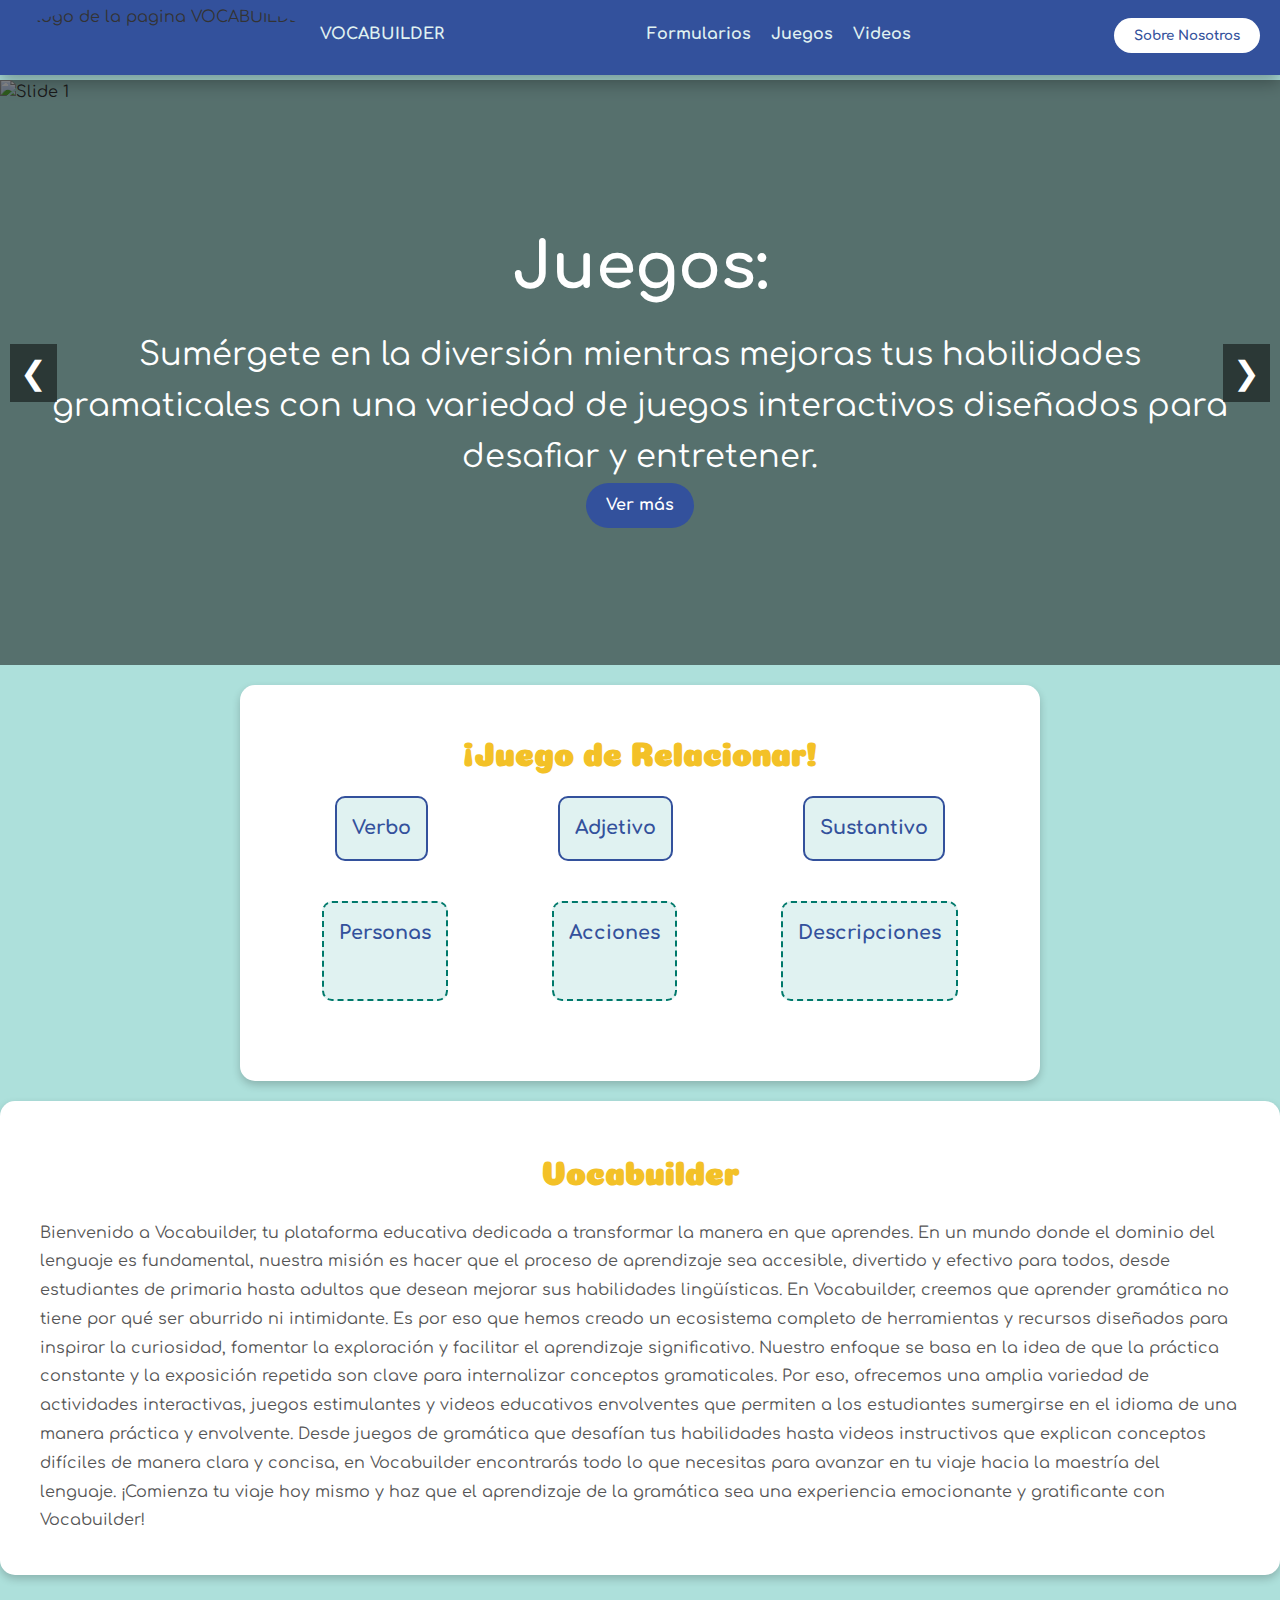
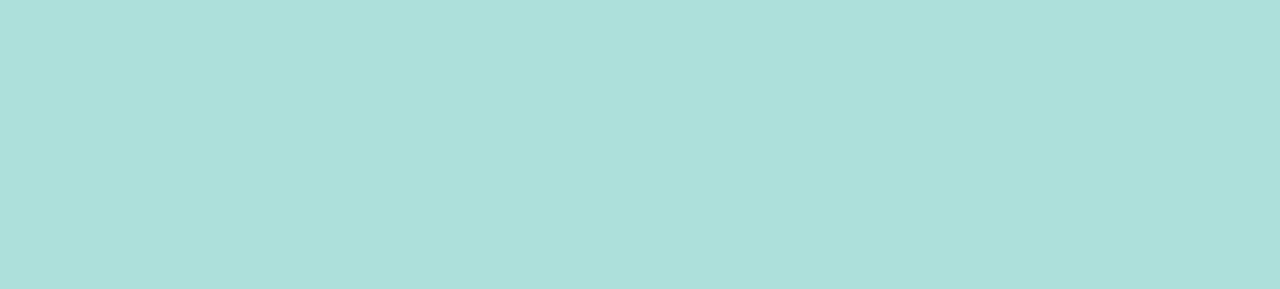
==== index.html @ 28105bc0 "actu" ====
<!DOCTYPE html>
<html lang="es">
<head>
  <meta charset="UTF-8">
  <meta name="viewport" content="width=device-width, initial-scale=1.0">
  <link rel="stylesheet" href="styles.css">
  <link rel="icon" href="imagen/logo-removebg-preview.png">
  <link rel="preconnect" href="https://fonts.googleapis.com">
  <link rel="preconnect" href="https://fonts.gstatic.com" crossorigin>
  <link rel="preconnect" href="https://fonts.googleapis.com">
<link rel="preconnect" href="https://fonts.gstatic.com" crossorigin>
<link href="https://fonts.googleapis.com/css2?family=Coiny&display=swap" rel="stylesheet">
  <link href="https://fonts.googleapis.com/css2?family=Bungee+Spice&family=Comfortaa:wght@300..700&display=swap" rel="stylesheet">
  <link rel="stylesheet" href="https://cdnjs.cloudflare.com/ajax/libs/font-awesome/4.7.0/css/font-awesome.min.css">
  <title>VOCABUILDER</title>
</head>
<body>
  <header class="header">
    <div class="logo">
      <img src="imagen/logo-removebg-preview.png" alt="logo de la pagina VOCABUILDER">
      <p class="logo">VOCABUILDER</p>
    </div>
    <nav>
      <ul class="nav-links">
        <li><a href="formularios/formularios.html">Formularios</a></li>
        <li><a href="MenuJuegos/index.html" target="_blank">Juegos</a></li>
        <li><a href="seccion_videos/Videos.html">Videos</a></li>
      </ul>
    </nav>
    <a href="SobreNosotros/sobrenosotros.html" class="btn"><button>Sobre Nosotros</button></a>
  </header>
  
  <div class="carousel">
    <div class="carousel-images">
      <div class="carousel-slide">
        <img src="imagen/baner1.jpeg" alt="Slide 1">
        <div class="carousel-text">
          <h2>Juegos:</h2>
          <p>Sumérgete en la diversión mientras mejoras tus habilidades gramaticales con una variedad de juegos interactivos diseñados para desafiar y entretener.</p>
          <a href="seccion_videos/Videos.html" target="_blank" class="btn_card">Ver más</a>
        </div>
      </div>
      <div class="carousel-slide">
        <img src="imagen/baner2.jpeg" alt="Slide 2">
        <div class="carousel-text">
          <h2>Videos educativos:</h2>
          <p>Explora nuestro catálogo de videos educativos diseñados para explicar conceptos de manera clara y visual.</p>
          <a href="seccion_videos/Videos.html" target="_blank" class="btn_card">Ver más</a>
        </div>
      </div>
      <div class="carousel-slide">
        <img src="imagen/baner3.jpeg" alt="Slide 3">
        <div class="carousel-text">
          <h2>Formularios:</h2>
          <p>Los formularios te pueden ayudar a medir y analizar el progreso de los estudiantes en aspectos claves del idioma, como la gramática, la ortografía y la comprensión lectora.</p>
          <a href="seccion_videos/Videos.html" target="_blank" class="btn_card">Ver más</a>
        </div>
      </div>
    </div>
    <button class="carousel-prev">&#10094;</button>
    <button class="carousel-next">&#10095;</button>
  </div>  
  
  <section class="cuerpo">
    <section class="game-section">
      <h2>¡Juego de Relacionar!</h2>
      <div class="game-container">
        <div class="drag-items">
          <div class="drag-item" draggable="true" id="item2">Verbo</div>
          <div class="drag-item" draggable="true" id="item3">Adjetivo</div>
          <div class="drag-item" draggable="true" id="item1">Sustantivo</div>
        </div>
        <div class="drop-zones">
          <div class="drop-zone" id="zone1">Personas</div>
          <div class="drop-zone" id="zone2">Acciones</div>
          <div class="drop-zone" id="zone3">Descripciones</div>
        </div>
      </div>
      <div class="game-feedback" id="feedback"></div>
    </section>

    <section class="texto-aparte">
      <h2>Vocabuilder</h2>
      <p>Bienvenido a Vocabuilder, tu plataforma educativa dedicada a transformar la manera en que aprendes. En un mundo donde el dominio del lenguaje es fundamental, nuestra misión es hacer que el proceso de aprendizaje sea accesible, divertido y efectivo para todos, desde estudiantes de primaria hasta adultos que desean mejorar sus habilidades lingüísticas. En Vocabuilder, creemos que aprender gramática no tiene por qué ser aburrido ni intimidante. Es por eso que hemos creado un ecosistema completo de herramientas y recursos diseñados para inspirar la curiosidad, fomentar la exploración y facilitar el aprendizaje significativo. Nuestro enfoque se basa en la idea de que la práctica constante y la exposición repetida son clave para internalizar conceptos gramaticales. Por eso, ofrecemos una amplia variedad de actividades interactivas, juegos estimulantes y videos educativos envolventes que permiten a los estudiantes sumergirse en el idioma de una manera práctica y envolvente. Desde juegos de gramática que desafían tus habilidades hasta videos instructivos que explican conceptos difíciles de manera clara y concisa, en Vocabuilder encontrarás todo lo que necesitas para avanzar en tu viaje hacia la maestría del lenguaje. ¡Comienza tu viaje hoy mismo y haz que el aprendizaje de la gramática sea una experiencia emocionante y gratificante con Vocabuilder!</p>
    </section>

    <!-- Footer -->
    <footer class="site-footer">
      <div class="container">
        <div class="footer-top">
          <div class="footer-logo">
            <a href="#">Vocabuilder</a>
          </div>
          <div class="footer-links">
            <ul>
              <li><a href="#">vocabuilder03@gmail.com</a></li>
              <li><a href="SobreNosotros/sobrenosotros.html">Sobre Nosotros</a></li>
              <li><a href="https://www.instagram.com/_vocabuilder/?igsh=ZjV3NWJqcmswYjRo"><i class="fa fa-instagram"></i></a></li>
            </ul>
          </div>
        </div>
        <div class="footer-bottom">
          <p>&copy; 2024 Vocabuilder. Todos los derechos reservados.</p>
          <p><a href="#">Política de Privacidad</a> | <a href="#">Términos de Servicio</a></p>
        </div>
      </div>
    </footer>

    <script>
      document.addEventListener('DOMContentLoaded', function () {
        const footer = document.querySelector('.site-footer');
        const observer = new IntersectionObserver(entries => {
          entries.forEach(entry => {
            if (entry.isIntersecting) {
              footer.classList.add('visible');
            } else {
              footer.classList.remove('visible');
            }
          });
        }, { threshold: 0.1 });
      
        observer.observe(footer);

        // Código del juego de relacionar
        const dragItems = document.querySelectorAll('.drag-item');
        const dropZones = document.querySelectorAll('.drop-zone');
        const feedback = document.getElementById('feedback');

        dragItems.forEach(item => {
          item.addEventListener('dragstart', (e) => {
            e.dataTransfer.setData('text/plain', e.target.id);
            setTimeout(() => {
              e.target.classList.add('dragging');
            }, 0);
          });

          item.addEventListener('dragend', (e) => {
            e.target.classList.remove('dragging');
          });
        });

        dropZones.forEach(zone => {
          zone.addEventListener('dragover', (e) => {
            e.preventDefault();
            e.target.classList.add('hovered');
          });

          zone.addEventListener('dragleave', (e) => {
            e.target.classList.remove('hovered');
          });

          zone.addEventListener('drop', (e) => {
            e.preventDefault();
            const itemId = e.dataTransfer.getData('text/plain');
            const item = document.getElementById(itemId);
            const correctZoneId = itemId.replace('item', 'zone');

            if (e.target.id === correctZoneId) {
              e.target.appendChild(item);
              feedback.textContent = '¡Correcto!';
              feedback.style.color = 'green';
            } else {
              feedback.textContent = 'Intenta de nuevo.';
              feedback.style.color = 'red';
            }

            e.target.classList.remove('hovered');
          });
        });
      });

      document.addEventListener('DOMContentLoaded', () => {
        const slides = document.querySelector('.carousel-images');
        const totalSlides = document.querySelectorAll('.carousel-slide').length;
        let index = 0;

        function showSlide(index) {
          slides.style.transform = `translateX(-${index * 100}%)`;
        }

        function nextSlide() {
          index = (index + 1) % totalSlides;
          showSlide(index);
        }

        function prevSlide() {
          index = (index - 1 + totalSlides) % totalSlides;
          showSlide(index);
        }

        // Cambia cada 10 segundos (10000 milisegundos)
        setInterval(nextSlide, 10000);

        showSlide(index); // Mostrar la primera diapositiva

        document.querySelector('.carousel-next').addEventListener('click', nextSlide);
        document.querySelector('.carousel-prev').addEventListener('click', prevSlide);
      });
    </script>
</body>
</html>
---- styles.css ----
/* Estilos Globales */
* {
    box-sizing: border-box;
    margin: 0;
    padding: 0;
    font-family: 'Comfortaa', sans-serif;
}

body {
    background-color: #ADE0DB;
    color: #333;
    font-size: 16px;
    line-height: 1.6;
    min-height: 100vh;
    display: flex;
    flex-direction: column;
}

/* Estilos del Header */
.header {
    background-color: #33519c;
    display: flex;
    justify-content: space-between;
    align-items: center;
    height: 80px;
    padding: 0 20px;
    box-shadow: 0 4px 8px rgba(0, 0, 0, 0.2);
    transition: box-shadow 0.3s ease, transform 0.3s ease;
}

.header:hover {
    box-shadow: 0 8px 16px rgba(0, 0, 0, 0.3);
    transform: translateY(-5px);
}

.header .logo {
    display: flex;
    align-items: center;
    gap: 10px; /* Espacio entre la imagen y el texto */
}

.header .logo img {
    border-radius: 50%;
    height: 60px;
    transition: transform 0.3s ease;
}

.header .logo img:hover {
    transform: scale(1.2) rotate(10deg);
}

.header .logo p {
    margin: 0;
    font-weight: 700;
    font-size: 1rem; /* Ajusta el tamaño del texto  */
    color: #e0f2f1; /* Color del texto */
}

.nav-links {
    list-style: none;
    display: flex;
    gap: 20px;
}

.nav-links a {
    color: #e0f2f1;
    text-decoration: none;
    font-weight: bold;
    transition: color 0.3s ease, transform 0.3s ease;
}

.nav-links a:hover {
    color: #ffab00;
    transform: translateY(-5px);
}

.header .btn button {
    background-color: #ffffff;
    color: #33519c;
    border: none;
    padding: 10px 20px;
    border-radius: 25px;
    cursor: pointer;
    font-weight: bold;
    transition: background-color 0.3s ease, transform 0.3s ease;
}

.header .btn button:hover {
    background-color: #e0f2f1;
    transform: scale(1.1) rotate(5deg);
}

/* Estilos de las Tarjetas */
.card {
    display: flex;
    flex-direction: column;
    background: #ffffff;
    border-radius: 15px;
    overflow: hidden;
    width: 300px;
    margin: 10px;
    box-shadow: 0 4px 8px rgba(0, 0, 0, 0.2);
    transition: transform 0.3s ease, box-shadow 0.3s ease;
    animation: bounceIn 1s ease-out;
    height: 500px; /* Ajusta la altura según el contenido */
}

.card:hover {
    transform: scale(1.1) rotate(3deg);
    box-shadow: 0 8px 16px rgba(0, 0, 0, 0.3);
}

.card-content {
    flex: 1; /* Permite que el contenido ocupe el espacio disponible */
    display: flex;
    flex-direction: column;
}

.card-content h2 {
    margin-bottom: 10px;
    font-size: 1.5rem;
    color: #33519c;
    transition: color 0.3s ease;
}

.card-content h2:hover {
    color: #ffab00;
    transform: translateY(-5px);
}

.card-content p {
    margin-bottom: 20px;
}

/* Asegura que el botón esté alineado al fondo de la tarjeta */
.card .btn_card {
    background-color: #33519c;
    color: #ffffff;
    padding: 10px 20px;
    border-radius: 25px;
    text-decoration: none;
    font-weight: bold;
    text-align: center;
    transition: background-color 0.3s ease, transform 0.3s ease;
    box-shadow: 0 4px 8px rgba(0, 0, 0, 0.2);
    margin-top: auto; /* Alinea el botón al fondo de la tarjeta */
}

.btn_card:hover {
    background-color: #33519c;
    transform: scale(1.1);
    box-shadow: 0 6px 12px rgba(0, 0, 0, 0.3);
}

@keyframes bounceIn {
    0% { transform: scale(0.5); opacity: 0; }
    50% { transform: scale(1.1); opacity: 1; }
    100% { transform: scale(1); opacity: 1; }
}

.card .personaje {
    height: 200px;
    background-size: cover;
    background-position: center;
    transition: transform 0.3s ease;
    border-bottom: 5px solid #00796b;
}

.imagen_personaje {
    background-image: url(imagen/imagen1.png);
}

.imagen_personaje_2 {
    background-image: url(imagen/imagen2.png);
}

.imagen_personaje_3 {
    background-image: url(imagen/imagen3.png);
}

.detalle, .detalle_2, .detalle_3 {
    padding: 20px;
}

/* Estilos de la Sección de Texto Apartado */
.texto-aparte {
    background-color: #ffffff;
    border-radius: 15px;
    padding: 40px;
    margin: 20px auto;
    box-shadow: 0 4px 8px rgba(0, 0, 0, 0.2);
    line-height: 1.8;
}

.texto-aparte h2 {
    font-family: "Coiny", system-ui;
    font-style: normal;
    font-size: 2rem;
    margin-bottom: 20px;
    text-align: center;
    color: #f3c127;
}

.texto-aparte p {
    font-size: 1rem;
    color: #555;
}

/* Estilos del Footer */
.site-footer {
    background-color: #333;
    color: #fff;
    padding: 40px 0;
    font-size: 14px;
    text-align: center;
    position: relative;
    overflow: hidden;
    opacity: 0;
    transform: translateY(50px);
    transition: opacity 0.6s ease-out, transform 0.6s ease-out;
}

.site-footer.visible {
    opacity: 1;
    transform: translateY(0);
}

.site-footer .container {
    max-width: 1200px;
    margin: 0 auto;
    padding: 0 20px;
}

.footer-logo a {
    font-size: 24px;
    color: #fff;
    text-decoration: none;
    margin-bottom: 20px;
    display: inline-block;
    transition: transform 0.3s ease;
}

.footer-logo a:hover {
    transform: scale(1.2);
}

.footer-links ul {
    list-style: none;
    padding: 0;
    margin: 0;
    display: flex;
    gap: 20px;
    flex-wrap: wrap;
    justify-content: center;
}

.footer-links a {
    color: #fff;
    text-decoration: none;
    position: relative;
    overflow: hidden;
    display: inline-block;
    padding: 5px;
    transition: color 0.3s ease;
}

.footer-links a::before {
    content: '';
    position: absolute;
    left: 0;
    bottom: 0;
    width: 100%;
    height: 2px;
    background: #f1c40f;
    transform: translateX(-100%);
    transition: transform 0.3s ease;
}

.footer-links a:hover::before {
    transform: translateX(0);
    background: #e74c3c;
}

.footer-socials a {
    color: #fff;
    margin: 0 10px;
    font-size: 24px;
    text-decoration: none;
    transition: color 0.3s ease, transform 0.3s ease;
}

.footer-socials a:hover {
    color: #f1c40f;
    transform: scale(1.3);
}

.footer-bottom {
    border-top: 1px solid #444;
    padding-top: 20px;
}

.footer-bottom p {
    margin: 0;
}

.footer-bottom a {
    color: #fff;
    text-decoration: none;
}

.footer-bottom a:hover {
    text-decoration: underline;
}

/* Estilos del Juego de Relacionar */
.game-section {
    background-color: #ffffff;
    border-radius: 15px;
    padding: 40px;
    margin: 20px auto;
    max-width: 800px;
    box-shadow: 0 4px 8px rgba(0, 0, 0, 0.2);
    transition: box-shadow 0.3s ease;
    animation: fadeIn 1s ease-in;
}

@keyframes fadeIn {
    from { opacity: 0; }
    to { opacity: 1; }
}

.game-section:hover {
    box-shadow: 0 8px 16px rgba(0, 0, 0, 0.3);
}

.game-section h2 {
    font-family: "Coiny", system-ui; 
    font-style: normal;
    font-size: 2rem;
    margin-bottom: 20px;
    text-align: center;
    color: #f3c127;
    animation: textJump 1s ease-in-out infinite;
}

@keyframes textJump {
    0%, 100% { transform: translateY(0); }
    50% { transform: translateY(-10px); }
}

.game-container {
    display: flex;
    flex-direction: column;
    gap: 20px;
}

.drag-items, .drop-zones {
    display: flex;
    justify-content: space-around;
    gap: 20px;
    margin-bottom: 20px;
}

.drag-item, .drop-zone {
    background: #e0f2f1;
    border: 2px solid #33519c;
    border-radius: 10px;
    padding: 15px;
    text-align: center;
    font-weight: bold;
    color: #33519c;
    font-size: 1.2rem;
    transition: background-color 0.3s ease, border-color 0.3s ease, transform 0.3s ease;
}

.drag-item {
    cursor: grab;
    user-select: none;
}

.drop-zone {
    border: 2px dashed #00796b;
    min-height: 100px;
    position: relative;
}

.drop-zone.hovered {
    background: #b2dfdb;
}

.drag-item.dragging {
    opacity: 0.5;
}

.game-feedback {
    text-align: center;
    font-size: 1.2rem;
    font-weight: bold;
    margin-top: 20px;
    color: #00796b;
}

/* Estilos del Carrusel */
.carousel {
    position: relative;
    width: 100%;
    height: 65vh; /* Ocupa el 100% de la altura de la ventana */
    overflow: hidden;
}

.carousel-images {
    display: flex;
    transition: transform 0.5s ease-in-out;
    height: 100%; /* Asegura que las imágenes ocupen toda la altura del contenedor */
}

.carousel-slide {
    min-width: 100%;
    height: 100%;
    box-sizing: border-box;
    position: relative;
}
.btn_card {
    display: inline-block; /* Para que se comporte como un botón */
    background-color: #33519c; /* Color de fondo */
    color: #ffffff; /* Color del texto */
    padding: 10px 20px; /* Espaciado interno */
    border-radius: 25px; /* Bordes redondeados */
    text-decoration: none; /* Sin subrayado */
    font-weight: bold; /* Texto en negrita */
    text-align: center; /* Centrar texto */
    transition: background-color 0.3s ease, transform 0.3s ease; /* Transiciones suaves */
}

.btn_card:hover {
    background-color: #ffab00; /* Color al pasar el mouse */
    transform: scale(1.1); /* Aumentar tamaño al pasar el mouse */
}

.carousel-slide img {
    width: 100%;
    height: 100%;
    object-fit: cover; /* Ajusta la imagen para que cubra el contenedor sin distorsionarse */
    display: block;
}

.carousel-text {
    position: absolute;
    top: 0;
    left: 0;
    width: 100%;
    height: 100%;
    background: rgba(0, 0, 0, 0.5); /* Fondo oscuro transparente */
    color: #fff;
    display: flex;
    flex-direction: column;
    justify-content: center;
    align-items: center;
    text-align: center;
    padding: 50px;
    box-sizing: border-box;
}

.carousel-text h2 {
    margin: 0;
    font-size: 4rem; /* tamaño texto */
}

.carousel-text p {
    margin: 10px 0 0;
    font-size: 2rem; /* tamaño texto */
}

.carousel-prev,
.carousel-next {
    position: absolute;
    top: 50%;
    transform: translateY(-50%);
    background-color: rgba(0, 0, 0, 0.5);
    color: #fff;
    border: none;
    padding: 10px;
    cursor: pointer;
    font-size: 2rem;
    z-index: 1;
}

.carousel-prev {
    left: 10px;
}

.carousel-next {
    right: 10px;
}
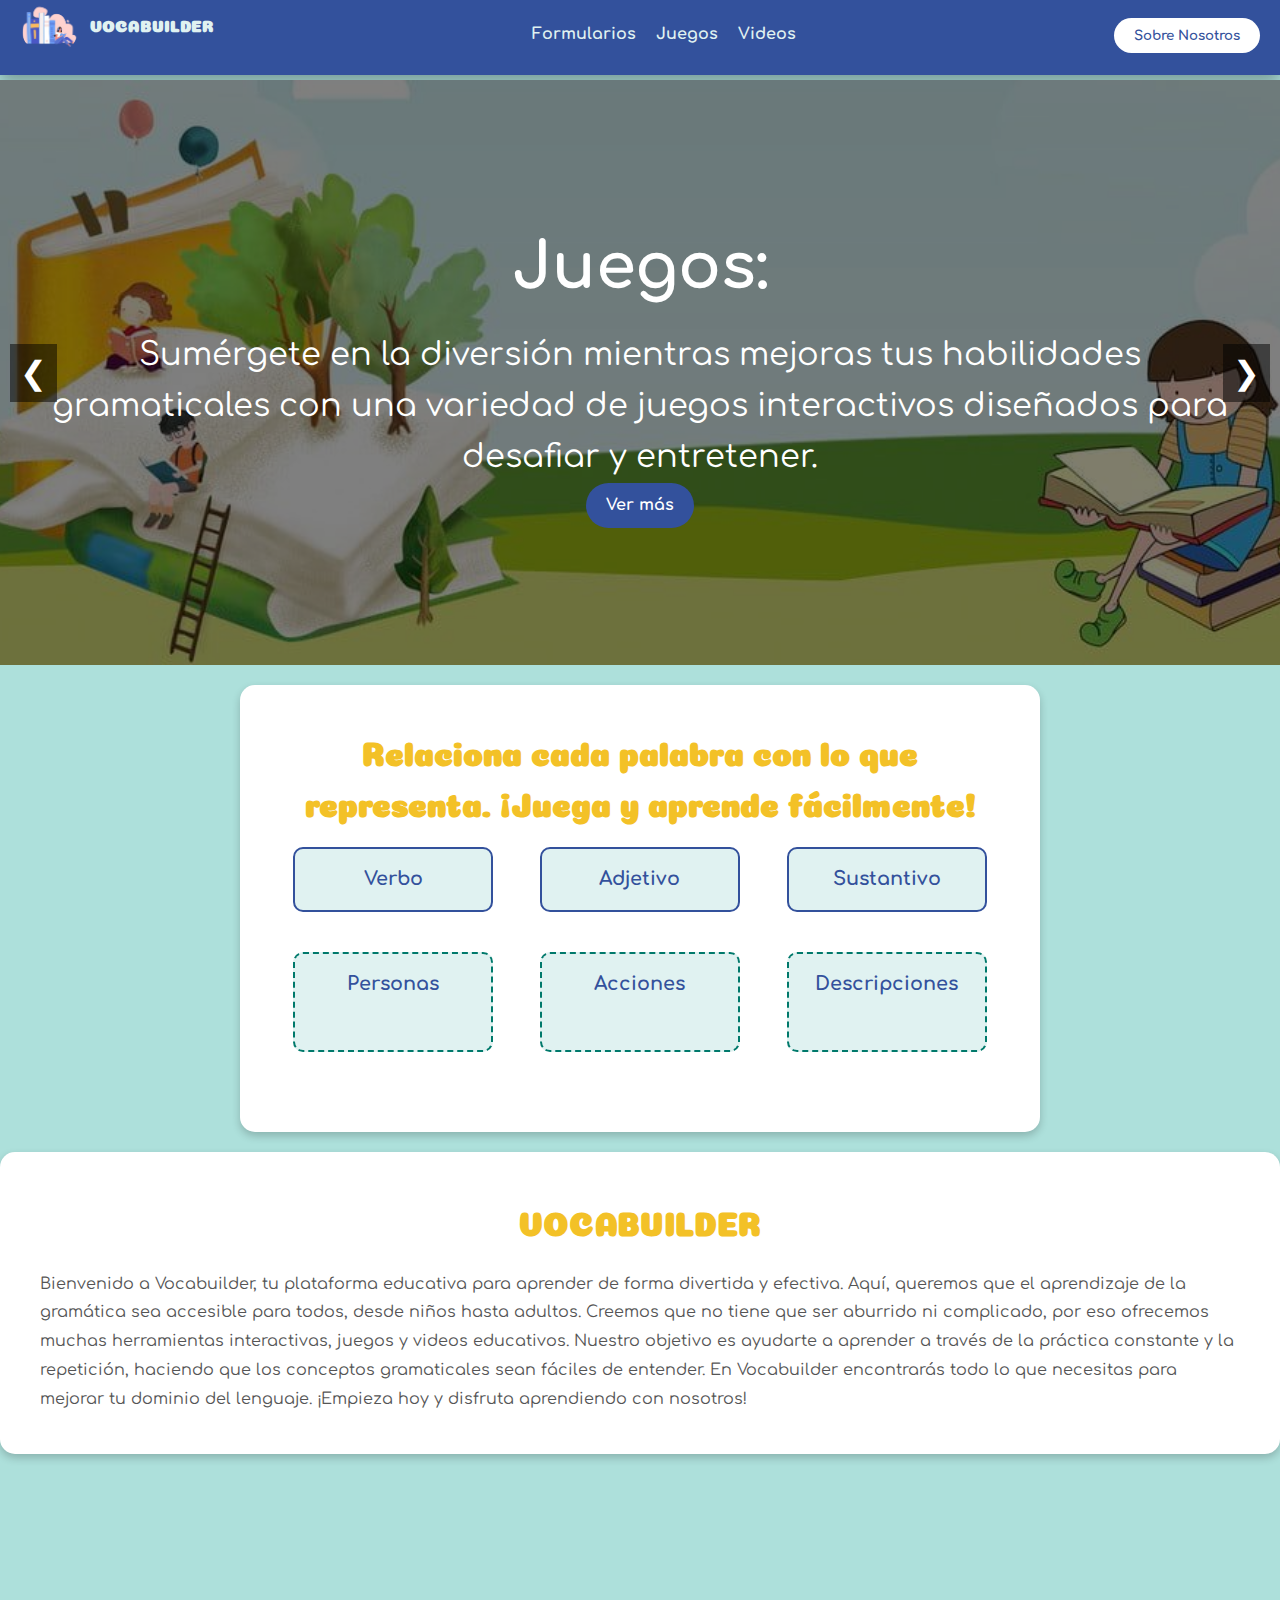
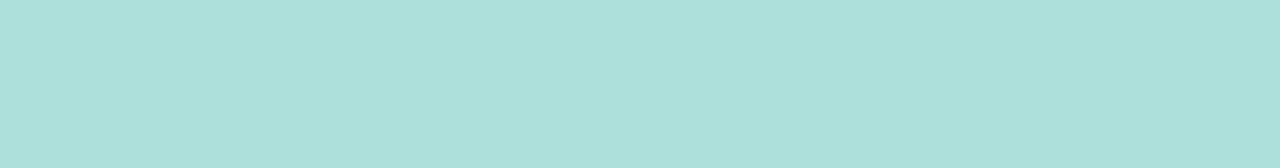
==== commit 7e90f0c3: "ola" ====
--- a/index.html
+++ b/index.html
@@ -1,201 +1,199 @@
-<!DOCTYPE html>
-<html lang="es">
-<head>
-  <meta charset="UTF-8">
-  <meta name="viewport" content="width=device-width, initial-scale=1.0">
-  <link rel="stylesheet" href="styles.css">
-  <link rel="icon" href="imagen/logo-removebg-preview.png">
-  <link rel="preconnect" href="https://fonts.googleapis.com">
-  <link rel="preconnect" href="https://fonts.gstatic.com" crossorigin>
-  <link rel="preconnect" href="https://fonts.googleapis.com">
-<link rel="preconnect" href="https://fonts.gstatic.com" crossorigin>
-<link href="https://fonts.googleapis.com/css2?family=Coiny&display=swap" rel="stylesheet">
-  <link href="https://fonts.googleapis.com/css2?family=Bungee+Spice&family=Comfortaa:wght@300..700&display=swap" rel="stylesheet">
-  <link rel="stylesheet" href="https://cdnjs.cloudflare.com/ajax/libs/font-awesome/4.7.0/css/font-awesome.min.css">
-  <title>VOCABUILDER</title>
-</head>
-<body>
-  <header class="header">
-    <div class="logo">
-      <img src="imagen/logo-removebg-preview.png" alt="logo de la pagina VOCABUILDER">
-      <p class="logo">VOCABUILDER</p>
-    </div>
-    <nav>
-      <ul class="nav-links">
-        <li><a href="formularios/formularios.html">Formularios</a></li>
-        <li><a href="MenuJuegos/index.html" target="_blank">Juegos</a></li>
-        <li><a href="seccion_videos/Videos.html">Videos</a></li>
-      </ul>
-    </nav>
-    <a href="SobreNosotros/sobrenosotros.html" class="btn"><button>Sobre Nosotros</button></a>
-  </header>
-  
-  <div class="carousel">
-    <div class="carousel-images">
-      <div class="carousel-slide">
-        <img src="imagen/baner1.jpeg" alt="Slide 1">
-        <div class="carousel-text">
-          <h2>Juegos:</h2>
-          <p>Sumérgete en la diversión mientras mejoras tus habilidades gramaticales con una variedad de juegos interactivos diseñados para desafiar y entretener.</p>
-          <a href="seccion_videos/Videos.html" target="_blank" class="btn_card">Ver más</a>
-        </div>
-      </div>
-      <div class="carousel-slide">
-        <img src="imagen/baner2.jpeg" alt="Slide 2">
-        <div class="carousel-text">
-          <h2>Videos educativos:</h2>
-          <p>Explora nuestro catálogo de videos educativos diseñados para explicar conceptos de manera clara y visual.</p>
-          <a href="seccion_videos/Videos.html" target="_blank" class="btn_card">Ver más</a>
-        </div>
-      </div>
-      <div class="carousel-slide">
-        <img src="imagen/baner3.jpeg" alt="Slide 3">
-        <div class="carousel-text">
-          <h2>Formularios:</h2>
-          <p>Los formularios te pueden ayudar a medir y analizar el progreso de los estudiantes en aspectos claves del idioma, como la gramática, la ortografía y la comprensión lectora.</p>
-          <a href="seccion_videos/Videos.html" target="_blank" class="btn_card">Ver más</a>
-        </div>
-      </div>
-    </div>
-    <button class="carousel-prev">&#10094;</button>
-    <button class="carousel-next">&#10095;</button>
-  </div>  
-  
-  <section class="cuerpo">
-    <section class="game-section">
-      <h2>¡Juego de Relacionar!</h2>
-      <div class="game-container">
-        <div class="drag-items">
-          <div class="drag-item" draggable="true" id="item2">Verbo</div>
-          <div class="drag-item" draggable="true" id="item3">Adjetivo</div>
-          <div class="drag-item" draggable="true" id="item1">Sustantivo</div>
-        </div>
-        <div class="drop-zones">
-          <div class="drop-zone" id="zone1">Personas</div>
-          <div class="drop-zone" id="zone2">Acciones</div>
-          <div class="drop-zone" id="zone3">Descripciones</div>
-        </div>
-      </div>
-      <div class="game-feedback" id="feedback"></div>
-    </section>
-
-    <section class="texto-aparte">
-      <h2>Vocabuilder</h2>
-      <p>Bienvenido a Vocabuilder, tu plataforma educativa dedicada a transformar la manera en que aprendes. En un mundo donde el dominio del lenguaje es fundamental, nuestra misión es hacer que el proceso de aprendizaje sea accesible, divertido y efectivo para todos, desde estudiantes de primaria hasta adultos que desean mejorar sus habilidades lingüísticas. En Vocabuilder, creemos que aprender gramática no tiene por qué ser aburrido ni intimidante. Es por eso que hemos creado un ecosistema completo de herramientas y recursos diseñados para inspirar la curiosidad, fomentar la exploración y facilitar el aprendizaje significativo. Nuestro enfoque se basa en la idea de que la práctica constante y la exposición repetida son clave para internalizar conceptos gramaticales. Por eso, ofrecemos una amplia variedad de actividades interactivas, juegos estimulantes y videos educativos envolventes que permiten a los estudiantes sumergirse en el idioma de una manera práctica y envolvente. Desde juegos de gramática que desafían tus habilidades hasta videos instructivos que explican conceptos difíciles de manera clara y concisa, en Vocabuilder encontrarás todo lo que necesitas para avanzar en tu viaje hacia la maestría del lenguaje. ¡Comienza tu viaje hoy mismo y haz que el aprendizaje de la gramática sea una experiencia emocionante y gratificante con Vocabuilder!</p>
-    </section>
-
-    <!-- Footer -->
-    <footer class="site-footer">
-      <div class="container">
-        <div class="footer-top">
-          <div class="footer-logo">
-            <a href="#">Vocabuilder</a>
-          </div>
-          <div class="footer-links">
-            <ul>
-              <li><a href="#">vocabuilder03@gmail.com</a></li>
-              <li><a href="SobreNosotros/sobrenosotros.html">Sobre Nosotros</a></li>
-              <li><a href="https://www.instagram.com/_vocabuilder/?igsh=ZjV3NWJqcmswYjRo"><i class="fa fa-instagram"></i></a></li>
-            </ul>
-          </div>
-        </div>
-        <div class="footer-bottom">
-          <p>&copy; 2024 Vocabuilder. Todos los derechos reservados.</p>
-          <p><a href="#">Política de Privacidad</a> | <a href="#">Términos de Servicio</a></p>
-        </div>
-      </div>
-    </footer>
-
-    <script>
-      document.addEventListener('DOMContentLoaded', function () {
-        const footer = document.querySelector('.site-footer');
-        const observer = new IntersectionObserver(entries => {
-          entries.forEach(entry => {
-            if (entry.isIntersecting) {
-              footer.classList.add('visible');
-            } else {
-              footer.classList.remove('visible');
-            }
-          });
-        }, { threshold: 0.1 });
-      
-        observer.observe(footer);
-
-        // Código del juego de relacionar
-        const dragItems = document.querySelectorAll('.drag-item');
-        const dropZones = document.querySelectorAll('.drop-zone');
-        const feedback = document.getElementById('feedback');
-
-        dragItems.forEach(item => {
-          item.addEventListener('dragstart', (e) => {
-            e.dataTransfer.setData('text/plain', e.target.id);
-            setTimeout(() => {
-              e.target.classList.add('dragging');
-            }, 0);
-          });
-
-          item.addEventListener('dragend', (e) => {
-            e.target.classList.remove('dragging');
-          });
-        });
-
-        dropZones.forEach(zone => {
-          zone.addEventListener('dragover', (e) => {
-            e.preventDefault();
-            e.target.classList.add('hovered');
-          });
-
-          zone.addEventListener('dragleave', (e) => {
-            e.target.classList.remove('hovered');
-          });
-
-          zone.addEventListener('drop', (e) => {
-            e.preventDefault();
-            const itemId = e.dataTransfer.getData('text/plain');
-            const item = document.getElementById(itemId);
-            const correctZoneId = itemId.replace('item', 'zone');
-
-            if (e.target.id === correctZoneId) {
-              e.target.appendChild(item);
-              feedback.textContent = '¡Correcto!';
-              feedback.style.color = 'green';
-            } else {
-              feedback.textContent = 'Intenta de nuevo.';
-              feedback.style.color = 'red';
-            }
-
-            e.target.classList.remove('hovered');
-          });
-        });
-      });
-
-      document.addEventListener('DOMContentLoaded', () => {
-        const slides = document.querySelector('.carousel-images');
-        const totalSlides = document.querySelectorAll('.carousel-slide').length;
-        let index = 0;
-
-        function showSlide(index) {
-          slides.style.transform = `translateX(-${index * 100}%)`;
-        }
-
-        function nextSlide() {
-          index = (index + 1) % totalSlides;
-          showSlide(index);
-        }
-
-        function prevSlide() {
-          index = (index - 1 + totalSlides) % totalSlides;
-          showSlide(index);
-        }
-
-        // Cambia cada 10 segundos (10000 milisegundos)
-        setInterval(nextSlide, 10000);
-
-        showSlide(index); // Mostrar la primera diapositiva
-
-        document.querySelector('.carousel-next').addEventListener('click', nextSlide);
-        document.querySelector('.carousel-prev').addEventListener('click', prevSlide);
-      });
-    </script>
-</body>
-</html>
+<!DOCTYPE html>
+<html lang="es">
+<head>
+  <meta charset="UTF-8"> <!-- Define la codificación de caracteres para mostrar correctamente el texto -->
+  <meta name="viewport" content="width=device-width, initial-scale=1.0"> <!-- Hace que la página sea responsive en dispositivos móviles -->
+  <link rel="stylesheet" href="styles.css"> <!-- Vincula una hoja de estilos CSS externa para dar formato a la página -->
+  <link rel="icon" href="imagen/logo-removebg-preview.png"> <!-- Establece un icono que aparecerá en la pestaña del navegador -->
+  <link rel="preconnect" href="https://fonts.googleapis.com"> <!-- Preconexión para mejorar la carga de fuentes -->
+  <link rel="preconnect" href="https://fonts.gstatic.com" crossorigin> <!-- Permite la conexión a fuentes de Google de manera segura -->
+  <link href="https://fonts.googleapis.com/css2?family=Coiny&display=swap" rel="stylesheet"> <!-- Vincula la fuente 'Coiny' de Google Fonts -->
+  <link href="https://fonts.googleapis.com/css2?family=Bungee+Spice&family=Comfortaa:wght@300..700&display=swap" rel="stylesheet"> <!-- Vincula otras fuentes de Google Fonts -->
+  <link rel="stylesheet" href="https://cdnjs.cloudflare.com/ajax/libs/font-awesome/4.7.0/css/font-awesome.min.css"> <!-- Vincula la biblioteca de iconos Font Awesome -->
+  <title>VOCABUILDER</title> <!-- Título que se mostrará en la pestaña del navegador -->
+</head>
+<body>
+  <header class="header"> <!-- Encabezado de la página -->
+    <div class="logo"> <!-- Sección del logo -->
+      <img src="imagen/logo-removebg-preview.png" alt="logo de la pagina VOCABUILDER"> <!-- Imagen del logo con texto alternativo -->
+      <p class="logo">VOCABUILDER</p> <!-- Nombre del sitio -->
+    </div>
+    <nav> <!-- Navegación principal -->
+      <ul class="nav-links"> <!-- Lista de enlaces de navegación -->
+        <li><a href="formularios/formularios.html">Formularios</a></li> <!-- Enlace a la sección de formularios -->
+        <li><a href="MenuJuegos/index.html">Juegos</a></li> <!-- Enlace a la sección de juegos -->
+        <li><a href="seccion_videos/Videos.html">Videos</a></li> <!-- Enlace a la sección de videos -->
+      </ul>
+    </nav>
+    <a href="SobreNosotros/sobrenosotros.html" class="btn"><button>Sobre Nosotros</button></a> <!-- Botón para la sección "Sobre Nosotros" -->
+  </header>
+  
+  <div class="carousel"> <!-- Carrusel de imágenes -->
+    <div class="carousel-images"> <!-- Contenedor de las imágenes del carrusel -->
+      <div class="carousel-slide"> <!-- Primer slide del carrusel -->
+        <img src="imagen/baner1.jpeg" alt="Slide 1"> <!-- Imagen del primer slide -->
+        <div class="carousel-text"> <!-- Texto sobre la imagen -->
+          <h2>Juegos:</h2> <!-- Título del slide -->
+          <p>Sumérgete en la diversión mientras mejoras tus habilidades gramaticales con una variedad de juegos interactivos diseñados para desafiar y entretener.</p> <!-- Descripción del slide -->
+          <a href="MenuJuegos/index.html" class="btn_card">Ver más</a> <!-- Enlace para ver más sobre juegos -->
+        </div>
+      </div>
+      <div class="carousel-slide"> <!-- Segundo slide del carrusel -->
+        <img src="imagen/baner2.jpeg" alt="Slide 2"> <!-- Imagen del segundo slide -->
+        <div class="carousel-text"> <!-- Texto sobre la imagen -->
+          <h2>Videos educativos:</h2> <!-- Título del slide -->
+          <p>Explora nuestro catálogo de videos educativos diseñados para explicar conceptos de manera clara y visual.</p> <!-- Descripción del slide -->
+          <a href="seccion_videos/Videos.html" class="btn_card">Ver más</a> <!-- Enlace para ver más sobre videos -->
+        </div>
+      </div>
+      <div class="carousel-slide"> <!-- Tercer slide del carrusel -->
+        <img src="imagen/baner3.jpeg" alt="Slide 3"> <!-- Imagen del tercer slide -->
+        <div class="carousel-text"> <!-- Texto sobre la imagen -->
+          <h2>Formularios:</h2> <!-- Título del slide -->
+          <p>Los formularios te pueden ayudar a medir y analizar el progreso de los estudiantes en aspectos claves del idioma, como la gramática, la ortografía y la comprensión lectora.</p> <!-- Descripción del slide -->
+          <a href="formularios/formularios.html" class="btn_card">Ver más</a> <!-- Enlace para ver más sobre formularios -->
+        </div>
+      </div>
+    </div>
+    <button class="carousel-prev">&#10094;</button> <!-- Botón para ir al slide anterior -->
+    <button class="carousel-next">&#10095;</button> <!-- Botón para ir al siguiente slide -->
+  </div>  
+  
+  <section class="cuerpo"> <!-- Sección principal del cuerpo de la página -->
+    <section class="game-section"> <!-- Sección del juego -->
+      <h2>Relaciona cada palabra con lo que representa. ¡Juega y aprende fácilmente!</h2> <!-- Título del juego -->
+      <div class="game-container"> <!-- Contenedor del juego -->
+        <div class="drag-items"> <!-- Elementos arrastrables -->
+          <div class="drag-item" draggable="true" id="item2">Verbo</div> <!-- Elemento arrastrable: "Verbo" -->
+          <div class="drag-item" draggable="true" id="item3">Adjetivo</div> <!-- Elemento arrastrable: "Adjetivo" -->
+          <div class="drag-item" draggable="true" id="item1">Sustantivo</div> <!-- Elemento arrastrable: "Sustantivo" -->
+        </div>
+        <div class="drop-zones"> <!-- Zonas donde se pueden soltar los elementos -->
+          <div class="drop-zone" id="zone1">Personas</div> <!-- Zona de soltado: "Personas" -->
+          <div class="drop-zone" id="zone2">Acciones</div> <!-- Zona de soltado: "Acciones" -->
+          <div class="drop-zone" id="zone3">Descripciones</div> <!-- Zona de soltado: "Descripciones" -->
+        </div>
+      </div>
+      <div class="game-feedback" id="feedback"></div> <!-- Área para mostrar la retroalimentación del juego -->
+    </section>
+
+    <section class="texto-aparte"> <!-- Sección de texto adicional -->
+      <h2>VOCABUILDER</h2> <!-- Título de la sección -->
+      <p>Bienvenido a Vocabuilder, tu plataforma educativa para aprender de forma divertida y efectiva. Aquí, queremos que el aprendizaje de la gramática sea accesible para todos, desde niños hasta adultos. Creemos que no tiene que ser aburrido ni complicado, por eso ofrecemos muchas herramientas interactivas, juegos y videos educativos. Nuestro objetivo es ayudarte a aprender a través de la práctica constante y la repetición, haciendo que los conceptos gramaticales sean fáciles de entender. En Vocabuilder encontrarás todo lo que necesitas para mejorar tu dominio del lenguaje. ¡Empieza hoy y disfruta aprendiendo con nosotros!</p> <!-- Descripción de la plataforma -->
+    </section>
+
+    <!-- Footer -->
+    <footer class="site-footer"> <!-- Pie de página -->
+      <div class="container"> <!-- Contenedor del pie de página -->
+        <div class="footer-top"> <!-- Parte superior del pie de página -->
+          <div class="footer-logo"> <!-- Logo del pie de página -->
+            <a href="#">Vocabuilder</a> <!-- Enlace al logo -->
+          </div>
+          <div class="footer-links"> <!-- Enlaces del pie de página -->
+            <ul>
+              <li><a href="#">vocabuilder03@gmail.com</a></li> <!-- Enlace al correo electrónico -->
+              <li><a href="SobreNosotros/sobrenosotros.html">Sobre Nosotros</a></li> <!-- Enlace a la sección "Sobre Nosotros" -->
+              <li><a href="https://www.instagram.com/_vocabuilder/?igsh=ZjV3NWJqcmswYjRo"><i class="fa fa-instagram"></i></a></li> <!-- Enlace a Instagram con un icono -->
+            </ul>
+          </div>
+        </div>
+        <div class="footer-bottom"> <!-- Parte inferior del pie de página -->
+          <p>&copy; 2024 Vocabuilder. Todos los derechos reservados.</p> <!-- Derechos de autor -->
+          <p><a href="#">Política de Privacidad</a> | <a href="#">Términos de Servicio</a></p> <!-- Enlaces a la política de privacidad y términos de servicio -->
+        </div>
+      </div>
+    </footer>
+
+    <script>
+      document.addEventListener('DOMContentLoaded', function () { // Espera a que el contenido de la página esté completamente cargado
+        const footer = document.querySelector('.site-footer'); // Selecciona el pie de página
+        const observer = new IntersectionObserver(entries => { // Crea un observador para detectar cuando el pie de página entra o sale de la vista
+          entries.forEach(entry => {
+            if (entry.isIntersecting) {
+              footer.classList.add('visible'); // Añade clase 'visible' si el pie de página está en vista
+            } else {
+              footer.classList.remove('visible'); // Quita la clase 'visible' si no está en vista
+            }
+          });
+        }, { threshold: 0.1 }); // Configura el umbral de visibilidad al 10%
+      
+        observer.observe(footer); // Comienza a observar el pie de página
+
+        // Código del juego de relacionar
+        const dragItems = document.querySelectorAll('.drag-item'); // Selecciona todos los elementos arrastrables
+        const dropZones = document.querySelectorAll('.drop-zone'); // Selecciona todas las zonas de soltado
+        const feedback = document.getElementById('feedback'); // Selecciona el área de retroalimentación
+
+        dragItems.forEach(item => { // Para cada elemento arrastrable
+          item.addEventListener('dragstart', (e) => { // Escucha el evento de inicio de arrastre
+            e.dataTransfer.setData('text/plain', e.target.id); // Guarda el ID del elemento arrastrado
+            setTimeout(() => { // Espera un corto tiempo
+              e.target.classList.add('dragging'); // Añade clase 'dragging' al elemento arrastrado
+            }, 0);
+          });
+
+          item.addEventListener('dragend', (e) => { // Escucha el evento de fin de arrastre
+            e.target.classList.remove('dragging'); // Quita la clase 'dragging' del elemento
+          });
+        });
+
+        dropZones.forEach(zone => { // Para cada zona de soltado
+          zone.addEventListener('dragover', (e) => { // Escucha el evento de arrastre sobre la zona
+            e.preventDefault(); // Previene el comportamiento por defecto
+            e.target.classList.add('hovered'); // Añade clase 'hovered' a la zona
+          });
+
+          zone.addEventListener('dragleave', (e) => { // Escucha el evento de salida del arrastre
+            e.target.classList.remove('hovered'); // Quita la clase 'hovered' de la zona
+          });
+
+          zone.addEventListener('drop', (e) => { // Escucha el evento de soltar
+            e.preventDefault(); // Previene el comportamiento por defecto
+            const itemId = e.dataTransfer.getData('text/plain'); // Obtiene el ID del elemento arrastrado
+            const item = document.getElementById(itemId); // Selecciona el elemento arrastrado
+            const correctZoneId = itemId.replace('item', 'zone'); // Determina la zona correcta para el elemento
+
+            if (e.target.id === correctZoneId) { // Comprueba si se ha soltado en la zona correcta
+              e.target.appendChild(item); // Añade el elemento a la zona
+              feedback.textContent = '¡Correcto!'; // Muestra mensaje de éxito
+              feedback.style.color = 'green'; // Cambia el color del texto a verde
+            } else {
+              feedback.textContent = 'Intenta de nuevo.'; // Muestra mensaje de error
+              feedback.style.color = 'red'; // Cambia el color del texto a rojo
+            }
+
+            e.target.classList.remove('hovered'); // Quita la clase 'hovered' de la zona
+          });
+        });
+      });
+
+      document.addEventListener('DOMContentLoaded', () => { // Espera a que el contenido de la página esté completamente cargado
+        const slides = document.querySelector('.carousel-images'); // Selecciona el contenedor de imágenes del carrusel
+        const totalSlides = document.querySelectorAll('.carousel-slide').length; // Cuenta el número total de slides
+        let index = 0; // Inicializa el índice del slide actual
+
+        function showSlide(index) { // Función para mostrar un slide específico
+          slides.style.transform = `translateX(-${index * 100}%)`; // Desplaza las imágenes para mostrar el slide correspondiente
+        }
+
+        function nextSlide() { // Función para mostrar el siguiente slide
+          index = (index + 1) % totalSlides; // Incrementa el índice y lo envuelve si excede el total
+          showSlide(index); // Muestra el siguiente slide
+        }
+
+        function prevSlide() { // Función para mostrar el slide anterior
+          index = (index - 1 + totalSlides) % totalSlides; // Decrementa el índice y lo envuelve si es negativo
+          showSlide(index); // Muestra el slide anterior
+        }
+
+        // Cambia cada 10 segundos (10000 milisegundos)
+        setInterval(nextSlide, 10000); // Cambia automáticamente al siguiente slide cada 10 segundos
+
+        showSlide(index); // Muestra la primera diapositiva
+
+        document.querySelector('.carousel-next').addEventListener('click', nextSlide); // Añade evento para ir al siguiente slide al botón
+        document.querySelector('.carousel-prev').addEventListener('click', prevSlide); // Añade evento para ir al slide anterior al botón
+      });
+    </script>
+</body>
+</html>
--- a/styles.css
+++ b/styles.css
@@ -1,494 +1,495 @@
-/* Estilos Globales */
-* {
-    box-sizing: border-box;
-    margin: 0;
-    padding: 0;
-    font-family: 'Comfortaa', sans-serif;
-}
-
-body {
-    background-color: #ADE0DB;
-    color: #333;
-    font-size: 16px;
-    line-height: 1.6;
-    min-height: 100vh;
-    display: flex;
-    flex-direction: column;
-}
-
-/* Estilos del Header */
-.header {
-    background-color: #33519c;
-    display: flex;
-    justify-content: space-between;
-    align-items: center;
-    height: 80px;
-    padding: 0 20px;
-    box-shadow: 0 4px 8px rgba(0, 0, 0, 0.2);
-    transition: box-shadow 0.3s ease, transform 0.3s ease;
-}
-
-.header:hover {
-    box-shadow: 0 8px 16px rgba(0, 0, 0, 0.3);
-    transform: translateY(-5px);
-}
-
-.header .logo {
-    display: flex;
-    align-items: center;
-    gap: 10px; /* Espacio entre la imagen y el texto */
-}
-
-.header .logo img {
-    border-radius: 50%;
-    height: 60px;
-    transition: transform 0.3s ease;
-}
-
-.header .logo img:hover {
-    transform: scale(1.2) rotate(10deg);
-}
-
-.header .logo p {
-    margin: 0;
-    font-weight: 700;
-    font-size: 1rem; /* Ajusta el tamaño del texto  */
-    color: #e0f2f1; /* Color del texto */
-}
-
-.nav-links {
-    list-style: none;
-    display: flex;
-    gap: 20px;
-}
-
-.nav-links a {
-    color: #e0f2f1;
-    text-decoration: none;
-    font-weight: bold;
-    transition: color 0.3s ease, transform 0.3s ease;
-}
-
-.nav-links a:hover {
-    color: #ffab00;
-    transform: translateY(-5px);
-}
-
-.header .btn button {
-    background-color: #ffffff;
-    color: #33519c;
-    border: none;
-    padding: 10px 20px;
-    border-radius: 25px;
-    cursor: pointer;
-    font-weight: bold;
-    transition: background-color 0.3s ease, transform 0.3s ease;
-}
-
-.header .btn button:hover {
-    background-color: #e0f2f1;
-    transform: scale(1.1) rotate(5deg);
-}
-
-/* Estilos de las Tarjetas */
-.card {
-    display: flex;
-    flex-direction: column;
-    background: #ffffff;
-    border-radius: 15px;
-    overflow: hidden;
-    width: 300px;
-    margin: 10px;
-    box-shadow: 0 4px 8px rgba(0, 0, 0, 0.2);
-    transition: transform 0.3s ease, box-shadow 0.3s ease;
-    animation: bounceIn 1s ease-out;
-    height: 500px; /* Ajusta la altura según el contenido */
-}
-
-.card:hover {
-    transform: scale(1.1) rotate(3deg);
-    box-shadow: 0 8px 16px rgba(0, 0, 0, 0.3);
-}
-
-.card-content {
-    flex: 1; /* Permite que el contenido ocupe el espacio disponible */
-    display: flex;
-    flex-direction: column;
-}
-
-.card-content h2 {
-    margin-bottom: 10px;
-    font-size: 1.5rem;
-    color: #33519c;
-    transition: color 0.3s ease;
-}
-
-.card-content h2:hover {
-    color: #ffab00;
-    transform: translateY(-5px);
-}
-
-.card-content p {
-    margin-bottom: 20px;
-}
-
-/* Asegura que el botón esté alineado al fondo de la tarjeta */
-.card .btn_card {
-    background-color: #33519c;
-    color: #ffffff;
-    padding: 10px 20px;
-    border-radius: 25px;
-    text-decoration: none;
-    font-weight: bold;
-    text-align: center;
-    transition: background-color 0.3s ease, transform 0.3s ease;
-    box-shadow: 0 4px 8px rgba(0, 0, 0, 0.2);
-    margin-top: auto; /* Alinea el botón al fondo de la tarjeta */
-}
-
-.btn_card:hover {
-    background-color: #33519c;
-    transform: scale(1.1);
-    box-shadow: 0 6px 12px rgba(0, 0, 0, 0.3);
-}
-
-@keyframes bounceIn {
-    0% { transform: scale(0.5); opacity: 0; }
-    50% { transform: scale(1.1); opacity: 1; }
-    100% { transform: scale(1); opacity: 1; }
-}
-
-.card .personaje {
-    height: 200px;
-    background-size: cover;
-    background-position: center;
-    transition: transform 0.3s ease;
-    border-bottom: 5px solid #00796b;
-}
-
-.imagen_personaje {
-    background-image: url(imagen/imagen1.png);
-}
-
-.imagen_personaje_2 {
-    background-image: url(imagen/imagen2.png);
-}
-
-.imagen_personaje_3 {
-    background-image: url(imagen/imagen3.png);
-}
-
-.detalle, .detalle_2, .detalle_3 {
-    padding: 20px;
-}
-
-/* Estilos de la Sección de Texto Apartado */
-.texto-aparte {
-    background-color: #ffffff;
-    border-radius: 15px;
-    padding: 40px;
-    margin: 20px auto;
-    box-shadow: 0 4px 8px rgba(0, 0, 0, 0.2);
-    line-height: 1.8;
-}
-
-.texto-aparte h2 {
-    font-family: "Coiny", system-ui;
-    font-style: normal;
-    font-size: 2rem;
-    margin-bottom: 20px;
-    text-align: center;
-    color: #f3c127;
-}
-
-.texto-aparte p {
-    font-size: 1rem;
-    color: #555;
-}
-
-/* Estilos del Footer */
-.site-footer {
-    background-color: #333;
-    color: #fff;
-    padding: 40px 0;
-    font-size: 14px;
-    text-align: center;
-    position: relative;
-    overflow: hidden;
-    opacity: 0;
-    transform: translateY(50px);
-    transition: opacity 0.6s ease-out, transform 0.6s ease-out;
-}
-
-.site-footer.visible {
-    opacity: 1;
-    transform: translateY(0);
-}
-
-.site-footer .container {
-    max-width: 1200px;
-    margin: 0 auto;
-    padding: 0 20px;
-}
-
-.footer-logo a {
-    font-size: 24px;
-    color: #fff;
-    text-decoration: none;
-    margin-bottom: 20px;
-    display: inline-block;
-    transition: transform 0.3s ease;
-}
-
-.footer-logo a:hover {
-    transform: scale(1.2);
-}
-
-.footer-links ul {
-    list-style: none;
-    padding: 0;
-    margin: 0;
-    display: flex;
-    gap: 20px;
-    flex-wrap: wrap;
-    justify-content: center;
-}
-
-.footer-links a {
-    color: #fff;
-    text-decoration: none;
-    position: relative;
-    overflow: hidden;
-    display: inline-block;
-    padding: 5px;
-    transition: color 0.3s ease;
-}
-
-.footer-links a::before {
-    content: '';
-    position: absolute;
-    left: 0;
-    bottom: 0;
-    width: 100%;
-    height: 2px;
-    background: #f1c40f;
-    transform: translateX(-100%);
-    transition: transform 0.3s ease;
-}
-
-.footer-links a:hover::before {
-    transform: translateX(0);
-    background: #e74c3c;
-}
-
-.footer-socials a {
-    color: #fff;
-    margin: 0 10px;
-    font-size: 24px;
-    text-decoration: none;
-    transition: color 0.3s ease, transform 0.3s ease;
-}
-
-.footer-socials a:hover {
-    color: #f1c40f;
-    transform: scale(1.3);
-}
-
-.footer-bottom {
-    border-top: 1px solid #444;
-    padding-top: 20px;
-}
-
-.footer-bottom p {
-    margin: 0;
-}
-
-.footer-bottom a {
-    color: #fff;
-    text-decoration: none;
-}
-
-.footer-bottom a:hover {
-    text-decoration: underline;
-}
-
-/* Estilos del Juego de Relacionar */
-.game-section {
-    background-color: #ffffff;
-    border-radius: 15px;
-    padding: 40px;
-    margin: 20px auto;
-    max-width: 800px;
-    box-shadow: 0 4px 8px rgba(0, 0, 0, 0.2);
-    transition: box-shadow 0.3s ease;
-    animation: fadeIn 1s ease-in;
-}
-
-@keyframes fadeIn {
-    from { opacity: 0; }
-    to { opacity: 1; }
-}
-
-.game-section:hover {
-    box-shadow: 0 8px 16px rgba(0, 0, 0, 0.3);
-}
-
-.game-section h2 {
-    font-family: "Coiny", system-ui; 
-    font-style: normal;
-    font-size: 2rem;
-    margin-bottom: 20px;
-    text-align: center;
-    color: #f3c127;
-    animation: textJump 1s ease-in-out infinite;
-}
-
-@keyframes textJump {
-    0%, 100% { transform: translateY(0); }
-    50% { transform: translateY(-10px); }
-}
-
-.game-container {
-    display: flex;
-    flex-direction: column;
-    gap: 20px;
-}
-
-.drag-items, .drop-zones {
-    display: flex;
-    justify-content: space-around;
-    gap: 20px;
-    margin-bottom: 20px;
-}
-
-.drag-item, .drop-zone {
-    background: #e0f2f1;
-    border: 2px solid #33519c;
-    border-radius: 10px;
-    padding: 15px;
-    text-align: center;
-    font-weight: bold;
-    color: #33519c;
-    font-size: 1.2rem;
-    transition: background-color 0.3s ease, border-color 0.3s ease, transform 0.3s ease;
-}
-
-.drag-item {
-    cursor: grab;
-    user-select: none;
-}
-
-.drop-zone {
-    border: 2px dashed #00796b;
-    min-height: 100px;
-    position: relative;
-}
-
-.drop-zone.hovered {
-    background: #b2dfdb;
-}
-
-.drag-item.dragging {
-    opacity: 0.5;
-}
-
-.game-feedback {
-    text-align: center;
-    font-size: 1.2rem;
-    font-weight: bold;
-    margin-top: 20px;
-    color: #00796b;
-}
-
-/* Estilos del Carrusel */
-.carousel {
-    position: relative;
-    width: 100%;
-    height: 65vh; /* Ocupa el 100% de la altura de la ventana */
-    overflow: hidden;
-}
-
-.carousel-images {
-    display: flex;
-    transition: transform 0.5s ease-in-out;
-    height: 100%; /* Asegura que las imágenes ocupen toda la altura del contenedor */
-}
-
-.carousel-slide {
-    min-width: 100%;
-    height: 100%;
-    box-sizing: border-box;
-    position: relative;
-}
-.btn_card {
-    display: inline-block; /* Para que se comporte como un botón */
-    background-color: #33519c; /* Color de fondo */
-    color: #ffffff; /* Color del texto */
-    padding: 10px 20px; /* Espaciado interno */
-    border-radius: 25px; /* Bordes redondeados */
-    text-decoration: none; /* Sin subrayado */
-    font-weight: bold; /* Texto en negrita */
-    text-align: center; /* Centrar texto */
-    transition: background-color 0.3s ease, transform 0.3s ease; /* Transiciones suaves */
-}
-
-.btn_card:hover {
-    background-color: #ffab00; /* Color al pasar el mouse */
-    transform: scale(1.1); /* Aumentar tamaño al pasar el mouse */
-}
-
-.carousel-slide img {
-    width: 100%;
-    height: 100%;
-    object-fit: cover; /* Ajusta la imagen para que cubra el contenedor sin distorsionarse */
-    display: block;
-}
-
-.carousel-text {
-    position: absolute;
-    top: 0;
-    left: 0;
-    width: 100%;
-    height: 100%;
-    background: rgba(0, 0, 0, 0.5); /* Fondo oscuro transparente */
-    color: #fff;
-    display: flex;
-    flex-direction: column;
-    justify-content: center;
-    align-items: center;
-    text-align: center;
-    padding: 50px;
-    box-sizing: border-box;
-}
-
-.carousel-text h2 {
-    margin: 0;
-    font-size: 4rem; /* tamaño texto */
-}
-
-.carousel-text p {
-    margin: 10px 0 0;
-    font-size: 2rem; /* tamaño texto */
-}
-
-.carousel-prev,
-.carousel-next {
-    position: absolute;
-    top: 50%;
-    transform: translateY(-50%);
-    background-color: rgba(0, 0, 0, 0.5);
-    color: #fff;
-    border: none;
-    padding: 10px;
-    cursor: pointer;
-    font-size: 2rem;
-    z-index: 1;
-}
-
-.carousel-prev {
-    left: 10px;
-}
-
-.carousel-next {
-    right: 10px;
-}
+/* Estilos Globales */
+* {
+    box-sizing: border-box;
+    margin: 0;
+    padding: 0;
+    font-family: 'Comfortaa', sans-serif;
+}
+
+body {
+    background-color: #ADE0DB;
+    color: #333;
+    font-size: 16px;
+    line-height: 1.6;
+    min-height: 100vh;
+    display: flex;
+    flex-direction: column;
+}
+
+/* Estilos del Header */
+.header {
+    background-color: #33519c;
+    display: flex;
+    justify-content: space-between;
+    align-items: center;
+    height: 80px;
+    padding: 0 20px;
+    box-shadow: 0 4px 8px rgba(0, 0, 0, 0.2);
+    transition: box-shadow 0.3s ease, transform 0.3s ease;
+}
+
+.header:hover {
+    box-shadow: 0 8px 16px rgba(0, 0, 0, 0.3);
+    transform: translateY(-5px);
+}
+
+.header .logo {
+    display: flex;
+    align-items: center;
+    gap: 10px; /* Espacio entre la imagen y el texto */
+}
+
+.header .logo img {
+    border-radius: 50%;
+    height: 60px;
+    transition: transform 0.3s ease;
+}
+
+.header .logo img:hover {
+    transform: scale(1.2) rotate(10deg);
+}
+
+.header .logo p {
+    margin: 0;
+    font-weight: 700;
+    font-size: 1rem; /* Ajusta el tamaño del texto  */
+    color: #e0f2f1; /* Color del texto */
+}
+
+.nav-links {
+    list-style: none;
+    display: flex;
+    gap: 20px;
+}
+
+.nav-links a {
+    color: #e0f2f1;
+    text-decoration: none;
+    font-weight: bold;
+    transition: color 0.3s ease, transform 0.3s ease;
+}
+
+.nav-links a:hover {
+    color: #ffab00;
+    transform: translateY(-5px);
+}
+
+.header .btn button {
+    background-color: #ffffff;
+    color: #33519c;
+    border: none;
+    padding: 10px 20px;
+    border-radius: 25px;
+    cursor: pointer;
+    font-weight: bold;
+    transition: background-color 0.3s ease, transform 0.3s ease;
+}
+
+.header .btn button:hover {
+    background-color: #e0f2f1;
+    transform: scale(1.1) rotate(5deg);
+}
+
+/* Estilos de las Tarjetas */
+.card {
+    display: flex;
+    flex-direction: column;
+    background: #ffffff;
+    border-radius: 15px;
+    overflow: hidden;
+    width: 300px;
+    margin: 10px;
+    box-shadow: 0 4px 8px rgba(0, 0, 0, 0.2);
+    transition: transform 0.3s ease, box-shadow 0.3s ease;
+    animation: bounceIn 1s ease-out;
+    height: 500px; /* Ajusta la altura según el contenido */
+}
+
+.card:hover {
+    transform: scale(1.1) rotate(3deg);
+    box-shadow: 0 8px 16px rgba(0, 0, 0, 0.3);
+}
+
+.card-content {
+    flex: 1; /* Permite que el contenido ocupe el espacio disponible */
+    display: flex;
+    flex-direction: column;
+}
+
+.card-content h2 {
+    margin-bottom: 10px;
+    font-size: 1.5rem;
+    color: #33519c;
+    transition: color 0.3s ease;
+}
+
+.card-content h2:hover {
+    color: #ffab00;
+    transform: translateY(-5px);
+}
+
+.card-content p {
+    margin-bottom: 20px;
+}
+
+/* Asegura que el botón esté alineado al fondo de la tarjeta */
+.card .btn_card {
+    background-color: #33519c;
+    color: #ffffff;
+    padding: 10px 20px;
+    border-radius: 25px;
+    text-decoration: none;
+    font-weight: bold;
+    text-align: center;
+    transition: background-color 0.3s ease, transform 0.3s ease;
+    box-shadow: 0 4px 8px rgba(0, 0, 0, 0.2);
+    margin-top: auto; /* Alinea el botón al fondo de la tarjeta */
+}
+
+.btn_card:hover {
+    background-color: #33519c;
+    transform: scale(1.1);
+    box-shadow: 0 6px 12px rgba(0, 0, 0, 0.3);
+}
+
+@keyframes bounceIn {
+    0% { transform: scale(0.5); opacity: 0; }
+    50% { transform: scale(1.1); opacity: 1; }
+    100% { transform: scale(1); opacity: 1; }
+}
+
+.card .personaje {
+    height: 200px;
+    background-size: cover;
+    background-position: center;
+    transition: transform 0.3s ease;
+    border-bottom: 5px solid #00796b;
+}
+
+.imagen_personaje {
+    background-image: url(imagen/imagen1.png);
+}
+
+.imagen_personaje_2 {
+    background-image: url(imagen/imagen2.png);
+}
+
+.imagen_personaje_3 {
+    background-image: url(imagen/imagen3.png);
+}
+
+.detalle, .detalle_2, .detalle_3 {
+    padding: 20px;
+}
+
+/* Estilos de la Sección de Texto Apartado */
+.texto-aparte {
+    background-color: #ffffff;
+    border-radius: 15px;
+    padding: 40px;
+    margin: 20px auto;
+    box-shadow: 0 4px 8px rgba(0, 0, 0, 0.2);
+    line-height: 1.8;
+}
+
+.texto-aparte h2, .logo {
+    font-family: "Coiny", system-ui;
+    font-style: normal;
+    font-size: 2rem;
+    margin-bottom: 20px;
+    text-align: center;
+    color: #f3c127;
+}
+
+.texto-aparte p {
+    font-size: 1rem;
+    color: #555;
+}
+
+/* Estilos del Footer */
+.site-footer {
+    background-color: #333;
+    color: #fff;
+    padding: 40px 0;
+    font-size: 14px;
+    text-align: center;
+    position: relative;
+    overflow: hidden;
+    opacity: 0;
+    transform: translateY(50px);
+    transition: opacity 0.6s ease-out, transform 0.6s ease-out;
+}
+
+.site-footer.visible {
+    opacity: 1;
+    transform: translateY(0);
+}
+
+.site-footer .container {
+    max-width: 1200px;
+    margin: 0 auto;
+    padding: 0 20px;
+}
+
+.footer-logo a {
+    font-size: 24px;
+    color: #fff;
+    text-decoration: none;
+    margin-bottom: 20px;
+    display: inline-block;
+    transition: transform 0.3s ease;
+}
+
+.footer-logo a:hover {
+    transform: scale(1.2);
+}
+
+.footer-links ul {
+    list-style: none;
+    padding: 0;
+    margin: 0;
+    display: flex;
+    gap: 20px;
+    flex-wrap: wrap;
+    justify-content: center;
+}
+
+.footer-links a {
+    color: #fff;
+    text-decoration: none;
+    position: relative;
+    overflow: hidden;
+    display: inline-block;
+    padding: 5px;
+    transition: color 0.3s ease;
+}
+
+.footer-links a::before {
+    content: '';
+    position: absolute;
+    left: 0;
+    bottom: 0;
+    width: 100%;
+    height: 2px;
+    background: #f1c40f;
+    transform: translateX(-100%);
+    transition: transform 0.3s ease;
+}
+
+.footer-links a:hover::before {
+    transform: translateX(0);
+    background: #e74c3c;
+}
+
+.footer-socials a {
+    color: #fff;
+    margin: 0 10px;
+    font-size: 24px;
+    text-decoration: none;
+    transition: color 0.3s ease, transform 0.3s ease;
+}
+
+.footer-socials a:hover {
+    color: #f1c40f;
+    transform: scale(1.3);
+}
+
+.footer-bottom {
+    border-top: 1px solid #444;
+    padding-top: 20px;
+}
+
+.footer-bottom p {
+    margin: 0;
+}
+
+.footer-bottom a {
+    color: #fff;
+    text-decoration: none;
+}
+
+.footer-bottom a:hover {
+    text-decoration: underline;
+}
+
+/* Estilos del Juego de Relacionar */
+.game-section {
+    background-color: #ffffff;
+    border-radius: 15px;
+    padding: 40px;
+    margin: 20px auto;
+    max-width: 800px;
+    box-shadow: 0 4px 8px rgba(0, 0, 0, 0.2);
+    transition: box-shadow 0.3s ease;
+    animation: fadeIn 1s ease-in;
+}
+
+@keyframes fadeIn {
+    from { opacity: 0; }
+    to { opacity: 1; }
+}
+
+.game-section:hover {
+    box-shadow: 0 8px 16px rgba(0, 0, 0, 0.3);
+}
+
+.game-section h2 {
+    font-family: "Coiny", system-ui; 
+    font-style: normal;
+    font-size: 2rem;
+    margin-bottom: 20px;
+    text-align: center;
+    color: #f3c127;
+    animation: textJump 1s ease-in-out infinite;
+}
+
+@keyframes textJump {
+    0%, 100% { transform: translateY(0); }
+    50% { transform: translateY(-10px); }
+}
+
+.game-container {
+    display: flex;
+    flex-direction: column;
+    gap: 20px;
+}
+
+.drag-items, .drop-zones {
+    display: flex;
+    justify-content: space-around;
+    gap: 20px;
+    margin-bottom: 20px;
+}
+
+.drag-item, .drop-zone {
+    width:200px;
+    background: #e0f2f1;
+    border: 2px solid #33519c;
+    border-radius: 10px;
+    padding: 15px;
+    text-align: center;
+    font-weight: bold;
+    color: #33519c;
+    font-size: 1.2rem;
+    transition: background-color 0.3s ease, border-color 0.3s ease, transform 0.3s ease;
+}
+
+.drag-item {
+    cursor: grab;
+    user-select: none;
+}
+
+.drop-zone {
+    border: 2px dashed #00796b;
+    min-height: 100px;
+    position: relative;
+}
+
+.drop-zone.hovered {
+    background: #b2dfdb;
+}
+
+.drag-item.dragging {
+    opacity: 0.5;
+}
+
+.game-feedback {
+    text-align: center;
+    font-size: 1.2rem;
+    font-weight: bold;
+    margin-top: 20px;
+    color: #00796b;
+}
+
+/* Estilos del Carrusel */
+.carousel {
+    position: relative;
+    width: 100%;
+    height: 65vh; /* Ocupa el 100% de la altura de la ventana */
+    overflow: hidden;
+}
+
+.carousel-images {
+    display: flex;
+    transition: transform 0.5s ease-in-out;
+    height: 100%; /* Asegura que las imágenes ocupen toda la altura del contenedor */
+}
+
+.carousel-slide {
+    min-width: 100%;
+    height: 100%;
+    box-sizing: border-box;
+    position: relative;
+}
+.btn_card {
+    display: inline-block; /* Para que se comporte como un botón */
+    background-color: #33519c; /* Color de fondo */
+    color: #ffffff; /* Color del texto */
+    padding: 10px 20px; /* Espaciado interno */
+    border-radius: 25px; /* Bordes redondeados */
+    text-decoration: none; /* Sin subrayado */
+    font-weight: bold; /* Texto en negrita */
+    text-align: center; /* Centrar texto */
+    transition: background-color 0.3s ease, transform 0.3s ease; /* Transiciones suaves */
+}
+
+.btn_card:hover {
+    background-color: #ffab00; /* Color al pasar el mouse */
+    transform: scale(1.1); /* Aumentar tamaño al pasar el mouse */
+}
+
+.carousel-slide img {
+    width: 100%;
+    height: 100%;
+    object-fit: cover; /* Ajusta la imagen para que cubra el contenedor sin distorsionarse */
+    display: block;
+}
+
+.carousel-text {
+    position: absolute;
+    top: 0;
+    left: 0;
+    width: 100%;
+    height: 100%;
+    background: rgba(0, 0, 0, 0.5); /* Fondo oscuro transparente */
+    color: #fff;
+    display: flex;
+    flex-direction: column;
+    justify-content: center;
+    align-items: center;
+    text-align: center;
+    padding: 50px;
+    box-sizing: border-box;
+}
+
+.carousel-text h2 {
+    margin: 0;
+    font-size: 4rem; /* tamaño texto */
+}
+
+.carousel-text p {
+    margin: 10px 0 0;
+    font-size: 2rem; /* tamaño texto */
+}
+
+.carousel-prev,
+.carousel-next {
+    position: absolute;
+    top: 50%;
+    transform: translateY(-50%);
+    background-color: rgba(0, 0, 0, 0.5);
+    color: #fff;
+    border: none;
+    padding: 10px;
+    cursor: pointer;
+    font-size: 2rem;
+    z-index: 1;
+}
+
+.carousel-prev {
+    left: 10px;
+}
+
+.carousel-next {
+    right: 10px;
+}
